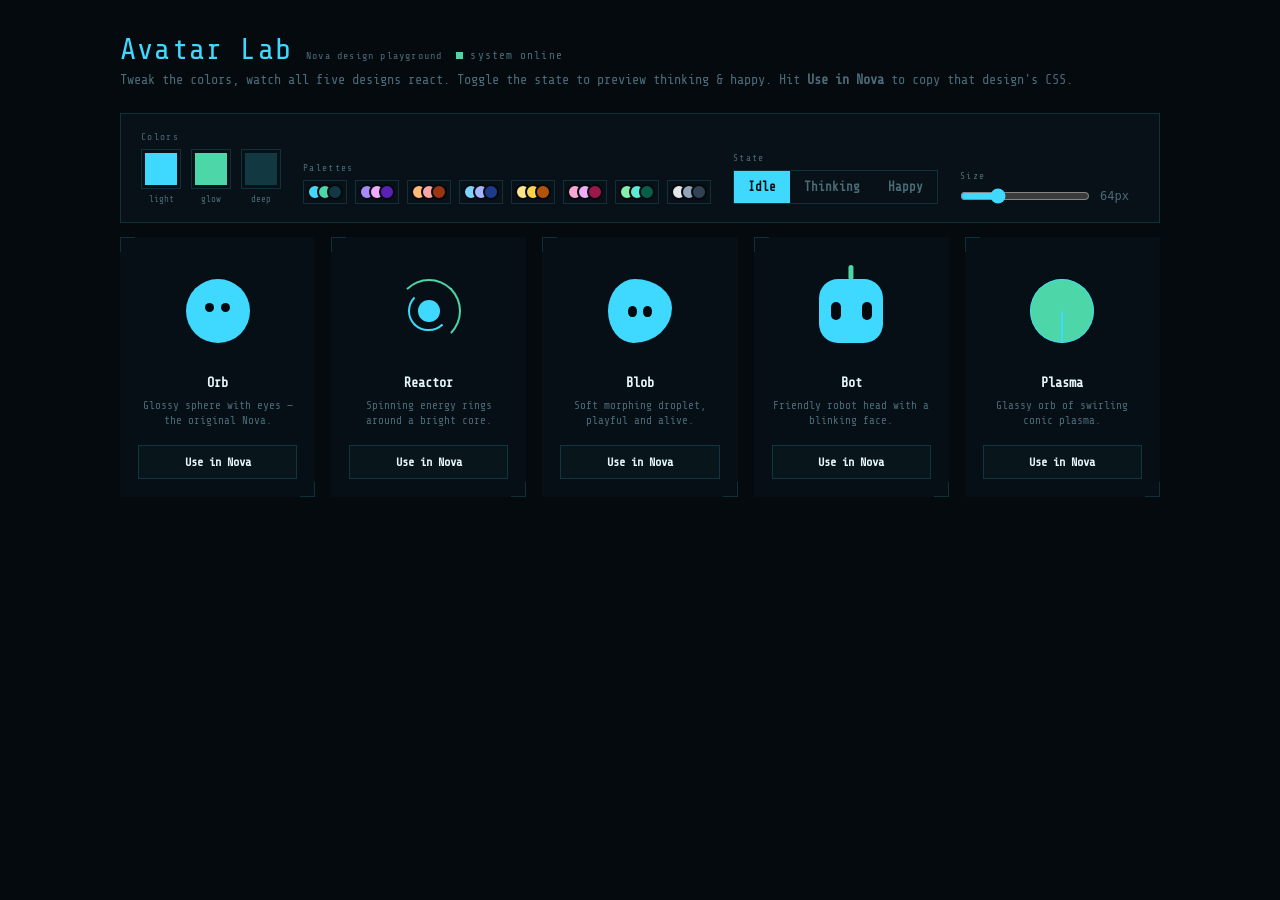
==== avatar-lab.html @ bdbff469 "Restyle dashboard as a sci-fi HUD (Iron Man workshop theme) Flat cyan/amber/teal HUD look across eve" ====
<!DOCTYPE html>
<html lang="en">
<head>
<meta charset="UTF-8" />
<meta name="viewport" content="width=device-width, initial-scale=1.0" />
<title>Avatar Lab · Nova</title>
<link rel="stylesheet" href="hud-theme.css">
<!-- ============================================================
 * AVATAR LAB — local playground for the Nova avatar.
 * Pick colors, try 5 designs, preview idle / thinking / happy,
 * then "Use in Nova" copies the exact CSS for that design.
 * Pure HTML/CSS/JS, no build step. Serve locally and open.
 * ============================================================ -->
<style>
* { box-sizing: border-box; margin: 0; padding: 0; }
:root {
  --c1: #3fd9ff;   /* primary / light */
  --c2: #4dd6a8;   /* secondary / glow */
  --c3: #123842;   /* deep / shadow   */
  --bg: #050a0f; --fg: #e6f7fb; --muted: #4a6b78; --line: rgba(63,217,255,.16);
}
html, body { background: var(--bg); }
body { font-family: var(--hud-font); color: var(--fg); min-height: 100vh; }

.shell { max-width: 1080px; margin: 0 auto; padding: 32px 20px 80px; }
header { display: flex; align-items: baseline; gap: 14px; margin-bottom: 6px; flex-wrap: wrap; }
header h1 { font-family: var(--hud-font); font-style: normal; font-weight: 500; font-size: 30px; letter-spacing: 0.04em; color: var(--c1); }
header .role { font-family: var(--hud-font); font-size: 10px; letter-spacing: .12em; color: var(--muted); }
.sub { color: var(--muted); font-size: 13.5px; margin-bottom: 26px; }

/* ---------- control bar ---------- */
.controls { display: flex; flex-wrap: wrap; gap: 22px; align-items: flex-end;
  background: rgba(63,217,255,.03); border: 1px solid var(--line); border-radius: 0; padding: 18px 20px; margin-bottom: 14px; }
.ctl { display: flex; flex-direction: column; gap: 7px; }
.ctl > label { font-family: var(--hud-font); font-size: 9.5px; letter-spacing: .14em; color: var(--muted); }
.swatches { display: flex; gap: 10px; }
.swatch { display: flex; flex-direction: column; align-items: center; gap: 5px; }
.swatch input[type=color] { width: 40px; height: 40px; padding: 0; border: 1px solid var(--line); border-radius: 0; background: none; cursor: pointer; }
.swatch input[type=color]::-webkit-color-swatch-wrapper { padding: 3px; }
.swatch input[type=color]::-webkit-color-swatch { border: none; border-radius: 0; }
.swatch span { font-size: 9px; color: var(--muted); font-family: var(--hud-font); }

.seg { display: inline-flex; border: 1px solid var(--line); border-radius: 0; overflow: hidden; }
.seg button { border: 0; background: transparent; color: var(--muted); padding: 9px 14px; cursor: pointer; font-size: 12.5px; font-weight: 600; font-family: var(--hud-font); }
.seg button.on { background: var(--c1); color: var(--bg); }

.presets { display: flex; flex-wrap: wrap; gap: 8px; }
.preset { border: 1px solid var(--line); border-radius: 0; padding: 6px; cursor: pointer; background: none; display: flex; gap: 0; align-items: center; }
.preset i { width: 16px; height: 16px; border-radius: 50%; display: block; margin: -3px; border: 2px solid var(--bg); }
.preset:hover { border-color: var(--c1); }

.sizebar { display: flex; align-items: center; gap: 10px; }
.sizebar input[type=range] { accent-color: var(--c1); width: 130px; }

/* ---------- gallery ---------- */
.grid { display: grid; grid-template-columns: repeat(auto-fill, minmax(190px, 1fr)); gap: 16px; }
.card { position: relative; background: rgba(63,217,255,.025); border: none; border-radius: 0;
  padding: 26px 18px 18px; display: flex; flex-direction: column; align-items: center; gap: 16px; min-height: 230px; transition: background .2s, transform .2s; }
.card::before, .card::after { content: ''; position: absolute; width: 14px; height: 14px; pointer-events: none; transition: border-color .2s; }
.card::before { top: 0; left: 0; border-top: 1px solid var(--line); border-left: 1px solid var(--line); }
.card::after { bottom: 0; right: 0; border-bottom: 1px solid var(--line); border-right: 1px solid var(--line); }
.card:hover { background: rgba(63,217,255,.05); transform: translateY(-2px); }
.card:hover::before { border-color: var(--c1); }
.card:hover::after { border-color: var(--c1); }
.stage { height: 96px; display: flex; align-items: center; justify-content: center; }
.card .name { font-size: 13.5px; font-weight: 600; }
.card .desc { font-size: 11px; color: var(--muted); text-align: center; line-height: 1.4; margin-top: -8px; }
.use { margin-top: auto; border: 1px solid var(--line); background: rgba(63,217,255,.03); color: var(--fg);
  font-size: 12px; font-weight: 600; padding: 9px 0; width: 100%; border-radius: 0; cursor: pointer; transition: .15s; font-family: var(--hud-font); }
.use:hover { background: var(--c1); color: var(--bg); border-color: var(--c1); }
.use.copied { background: var(--c1); color: var(--bg); border-color: var(--c1); }

/* ============================================================
   AVATAR DESIGNS — all driven by --c1 / --c2 / --c3.
   Container <div class="av av--N" data-state="idle|think|happy">
   sized by --s (px). States toggled by data-state on the body.
   ============================================================ */
.av { --s: 64px; width: var(--s); height: var(--s); position: relative; flex-shrink: 0; }

/* 1 · ORB — the original Nova orb (flat fill, no glow) */
.av--orb { border-radius: 50%;
  background: var(--c1);
  animation: floatY 4s ease-in-out infinite; }
.av--orb::before, .av--orb::after { content:''; position:absolute; top:38%; width:14%; height:14%; border-radius:50%;
  background:var(--bg); transition:height .15s; }
.av--orb::before { left:30%; } .av--orb::after { right:30%; }
[data-state=think] .av--orb { animation: floatY 1.1s ease-in-out infinite, glowPulse 1.1s ease-in-out infinite; }
[data-state=happy] .av--orb::before, [data-state=happy] .av--orb::after { height:6%; border-radius:0 0 9px 9px; }

/* 2 · REACTOR — spinning ring segments (border trick, no conic-gradient) round a core */
.av--reactor { display:grid; place-items:center; animation: floatY 4.5s ease-in-out infinite; }
.av--reactor::before { content:''; position:absolute; inset:0; border-radius:50%;
  border: 2px solid transparent; border-top-color: var(--c2); border-right-color: var(--c2);
  animation: spin 6s linear infinite; }
.av--reactor::after { content:''; position:absolute; inset:18%; border-radius:50%;
  border: 2px solid transparent; border-bottom-color: var(--c1); border-left-color: var(--c1);
  animation: spin 3.4s linear infinite reverse; }
.av--reactor i { width:34%; height:34%; border-radius:50%; z-index:1;
  background: var(--c1); }
[data-state=think] .av--reactor::before { animation-duration: 1.6s; }
[data-state=think] .av--reactor::after { animation-duration: 1s; }
[data-state=happy] .av--reactor i { animation: pop .5s ease; }

/* 3 · BLOB — morphing droplet with eyes (flat fill, no glow) */
.av--blob { background: var(--c1);
  border-radius: 42% 58% 60% 40% / 50% 45% 55% 50%;
  animation: morph 6s ease-in-out infinite, floatY 5s ease-in-out infinite; }
.av--blob::before, .av--blob::after { content:''; position:absolute; top:42%; width:13%; height:18%; border-radius:50%;
  background:var(--bg); transition:height .15s; }
.av--blob::before { left:32%; } .av--blob::after { right:32%; }
[data-state=think] .av--blob { animation: morph 1.8s ease-in-out infinite, floatY 1.4s ease-in-out infinite; }
[data-state=happy] .av--blob::before, [data-state=happy] .av--blob::after { height:7%; top:46%; border-radius:0 0 8px 8px; }

/* 4 · BOT — friendly robot head (flat fill, no glow) */
.av--bot { border-radius: 30%;
  background: var(--c1); animation: floatY 4s ease-in-out infinite; }
.av--bot::before { content:''; position:absolute; left:50%; top:-22%; transform:translateX(-50%);
  width:8%; height:24%; background:var(--c2); border-radius:99px; }
.av--bot .face { position:absolute; inset:24% 18%; display:flex; align-items:center; justify-content:space-between; }
.av--bot .face b { width:24%; height:55%; border-radius:99px; background:var(--bg); transition:.15s; animation: blink 4.2s infinite; }
[data-state=think] .av--bot .face b { animation: blink 1.1s infinite; }
[data-state=happy] .av--bot .face b { height:24%; border-radius:0 0 99px 99px; }

/* 5 · PLASMA — rotating radar sweep on a flat disc (no conic-gradient/blur) */
.av--plasma { border-radius:50%; overflow:hidden; isolation:isolate;
  background: var(--c2);
  animation: floatY 4.5s ease-in-out infinite; }
.av--plasma::before { content:''; position:absolute; inset:0; border-radius:50%;
  border: 1px solid var(--c1); }
.av--plasma::after { content:''; position:absolute; left:50%; top:50%; width:2px; height:48%;
  background: var(--c1); transform-origin: top; transform: translateX(-50%) rotate(0deg);
  animation: spin 7s linear infinite; }
[data-state=think] .av--plasma::after { animation-duration: 1.8s; }
[data-state=happy] .av--plasma { animation: floatY 4.5s ease-in-out infinite, pop .5s ease; }

/* ---------- shared keyframes ---------- */
@keyframes floatY { 0%,100%{ transform: translateY(0) } 50%{ transform: translateY(-7px) } }
@keyframes glowPulse { 0%,100%{ opacity: 1 } 50%{ opacity: .6 } }
@keyframes spin { to { transform: rotate(360deg) } }
@keyframes morph {
  0%,100%{ border-radius: 42% 58% 60% 40% / 50% 45% 55% 50% }
  33%{ border-radius: 60% 40% 45% 55% / 55% 55% 45% 45% }
  66%{ border-radius: 45% 55% 55% 45% / 42% 58% 42% 58% } }
@keyframes blink { 0%,92%,100%{ transform: scaleY(1) } 96%{ transform: scaleY(.1) } }
@keyframes pop { 0%{ transform: scale(1) } 40%{ transform: scale(1.18) } 100%{ transform: scale(1) } }

.toast { position: fixed; left: 50%; bottom: 26px; transform: translateX(-50%) translateY(20px);
  background: var(--c1); color: var(--bg); font-weight: 700; font-size: 13px; padding: 11px 20px; border-radius: 0;
  opacity: 0; pointer-events: none; transition: .25s; }
.toast.show { opacity: 1; transform: translateX(-50%) translateY(0); }

@media (max-width: 560px){ .controls { gap: 16px; } }
</style>
</head>
<body class="hud-grid" data-state="idle">
  <div class="shell">
    <header>
      <h1>Avatar Lab</h1><span class="role">Nova design playground</span>
      <span class="hud-status"><span class="hud-status-dot"></span><span>system online</span></span>
    </header>
    <p class="sub">Tweak the colors, watch all five designs react. Toggle the state to preview thinking & happy. Hit <b>Use in Nova</b> to copy that design's CSS.</p>

    <div class="controls">
      <div class="ctl">
        <label>Colors</label>
        <div class="swatches">
          <div class="swatch"><input id="c1" type="color" value="#3fd9ff"><span>light</span></div>
          <div class="swatch"><input id="c2" type="color" value="#4dd6a8"><span>glow</span></div>
          <div class="swatch"><input id="c3" type="color" value="#123842"><span>deep</span></div>
        </div>
      </div>

      <div class="ctl">
        <label>Palettes</label>
        <div class="presets" id="presets"></div>
      </div>

      <div class="ctl">
        <label>State</label>
        <div class="seg" id="stateSeg">
          <button data-state="idle" class="on">Idle</button>
          <button data-state="think">Thinking</button>
          <button data-state="happy">Happy</button>
        </div>
      </div>

      <div class="ctl">
        <label>Size</label>
        <div class="sizebar"><input id="size" type="range" min="44" max="120" value="64"><span id="sizeVal" style="font-size:12px;color:var(--muted);font-family:ui-monospace,monospace">64px</span></div>
      </div>
    </div>

    <div class="grid" id="grid"></div>
  </div>

  <div class="toast" id="toast">Copied!</div>

<script>
(function(){
  const root = document.documentElement;
  const body = document.body;

  const DESIGNS = [
    { id:'orb',     name:'Orb',     desc:'Glossy sphere with eyes — the original Nova.', html:'' },
    { id:'reactor', name:'Reactor', desc:'Spinning energy rings around a bright core.',   html:'<i></i>' },
    { id:'blob',    name:'Blob',    desc:'Soft morphing droplet, playful and alive.',     html:'' },
    { id:'bot',     name:'Bot',     desc:'Friendly robot head with a blinking face.',     html:'<div class="face"><b></b><b></b></div>' },
    { id:'plasma',  name:'Plasma',  desc:'Glassy orb of swirling conic plasma.',          html:'' },
  ];

  const PALETTES = [
    { c1:'#3fd9ff', c2:'#4dd6a8', c3:'#123842' }, // hud cyan (default)
    { c1:'#A78BFA', c2:'#F0ABFC', c3:'#5B21B6' }, // violet
    { c1:'#FDBA74', c2:'#FCA5A5', c3:'#9A3412' }, // sunset
    { c1:'#7DD3FC', c2:'#A5B4FC', c3:'#1E3A8A' }, // ocean
    { c1:'#FDE68A', c2:'#FCD34D', c3:'#B45309' }, // gold
    { c1:'#F9A8D4', c2:'#F0ABFC', c3:'#9D174D' }, // bubblegum
    { c1:'#86EFAC', c2:'#5EEAD4', c3:'#065F46' }, // emerald
    { c1:'#E5E7EB', c2:'#94A3B8', c3:'#334155' }, // graphite
  ];

  // build gallery
  const grid = document.getElementById('grid');
  DESIGNS.forEach(d => {
    const card = document.createElement('div');
    card.className = 'card';
    card.innerHTML =
      '<div class="stage"><div class="av av--'+d.id+'">'+d.html+'</div></div>' +
      '<div class="name">'+d.name+'</div>' +
      '<div class="desc">'+d.desc+'</div>' +
      '<button class="use" data-id="'+d.id+'">Use in Nova</button>';
    grid.appendChild(card);
  });

  // build palette chips
  const presets = document.getElementById('presets');
  PALETTES.forEach(p => {
    const b = document.createElement('button');
    b.className = 'preset'; b.title = 'Apply palette';
    b.innerHTML = '<i style="background:'+p.c1+'"></i><i style="background:'+p.c2+'"></i><i style="background:'+p.c3+'"></i>';
    b.addEventListener('click', () => applyPalette(p));
    presets.appendChild(b);
  });

  // colors
  const c1 = document.getElementById('c1'), c2 = document.getElementById('c2'), c3 = document.getElementById('c3');
  function syncColors(){ root.style.setProperty('--c1', c1.value); root.style.setProperty('--c2', c2.value); root.style.setProperty('--c3', c3.value); }
  [c1,c2,c3].forEach(el => el.addEventListener('input', syncColors));
  function applyPalette(p){ c1.value=p.c1; c2.value=p.c2; c3.value=p.c3; syncColors(); }
  syncColors();

  // size
  const size = document.getElementById('size'), sizeVal = document.getElementById('sizeVal');
  function syncSize(){ document.querySelectorAll('.av').forEach(a => a.style.setProperty('--s', size.value+'px')); sizeVal.textContent = size.value+'px'; }
  size.addEventListener('input', syncSize); syncSize();

  // state
  document.getElementById('stateSeg').addEventListener('click', e => {
    const btn = e.target.closest('button'); if (!btn) return;
    body.dataset.state = btn.dataset.state;
    document.querySelectorAll('#stateSeg button').forEach(b => b.classList.toggle('on', b === btn));
  });

  // ---- "Use in Nova": copy the chosen design's CSS, ready to paste ----
  const toast = document.getElementById('toast');
  function showToast(msg){ toast.textContent = msg; toast.classList.add('show'); setTimeout(()=>toast.classList.remove('show'), 1600); }

  function cssFor(id){
    const vars = `:root{\n  --c1: ${c1.value};\n  --c2: ${c2.value};\n  --c3: ${c3.value};\n}`;
    const sheet = document.styleSheets[0];
    const want = ['.av ', '.av--'+id, '@keyframes floatY','@keyframes glowPulse','@keyframes spin','@keyframes morph','@keyframes blink','@keyframes pop'];
    const rules = [];
    for (const r of sheet.cssRules){
      const t = r.cssText;
      if (t.startsWith('.av{') || t.startsWith('.av ')) { rules.push(t); continue; }
      if (t.includes('.av--'+id)) { rules.push(t); continue; }
      if (t.startsWith('@keyframes')) { rules.push(t); continue; }
    }
    return `/* Nova avatar · "${id}" design — paste into your stylesheet */\n${vars}\n\n` + rules.join('\n') +
      `\n\n<!-- markup -->\n<div class="av av--${id}" data-state="idle">${DESIGNS.find(d=>d.id===id).html}</div>`;
  }

  grid.addEventListener('click', async e => {
    const btn = e.target.closest('.use'); if (!btn) return;
    const css = cssFor(btn.dataset.id);
    try { await navigator.clipboard.writeText(css); } catch(_){
      const ta = document.createElement('textarea'); ta.value = css; document.body.appendChild(ta); ta.select(); document.execCommand('copy'); ta.remove();
    }
    btn.classList.add('copied'); btn.textContent = '✓ Copied CSS';
    setTimeout(()=>{ btn.classList.remove('copied'); btn.textContent = 'Use in Nova'; }, 1500);
    showToast(btn.dataset.id + ' CSS copied');
  });
})();
</script>
</body>
</html>
---- hud-theme.css ----
/* =============================================================
   HUD theme — shared sci-fi/HUD visual layer for the dashboard.
   Link this after any page-specific <style> reset, then remap
   that page's own CSS custom properties (--bg, --text-1, --good,
   --warn, --bad, --info, --border, --font, etc.) to the tokens
   below so existing component rules pick up the new look without
   being rewritten one-by-one.
   ============================================================= */

@import url('https://fonts.googleapis.com/css2?family=Share+Tech+Mono&family=JetBrains+Mono:wght@400;500;700&display=swap');

:root {
  --hud-bg:      #050a0f;
  --hud-cyan:    #3fd9ff;   /* primary accent — sleep/health */
  --hud-amber:   #f0a83c;   /* secondary accent — warnings/HR */
  --hud-teal:    #4dd6a8;   /* tertiary accent — finance/positive */
  --hud-red:     #e0605c;   /* negative values */
  --hud-muted:   #4a6b78;   /* muted text/labels */
  --hud-text:    #e6f7fb;   /* main readable text */
  --hud-font:    'Share Tech Mono', 'JetBrains Mono', ui-monospace, monospace;
}

/* ----- base page ----- */
html, body {
  background: var(--hud-bg) !important;
  color: var(--hud-text);
  font-family: var(--hud-font);
}

/* Faint holographic grid — drawn with tiled SVG line art, not a
   CSS gradient fill, per the "no gradients" rule. */
body.hud-grid {
  position: relative;
}
body.hud-grid::before {
  content: '';
  position: fixed;
  inset: 0;
  z-index: -1;
  pointer-events: none;
  background-image: url("data:image/svg+xml,%3Csvg xmlns='http://www.w3.org/2000/svg' width='48' height='48' viewBox='0 0 48 48'%3E%3Cpath d='M48 0H0V48' fill='none' stroke='%233fd9ff' stroke-width='1' opacity='0.07'/%3E%3C/svg%3E");
  background-repeat: repeat;
}

/* ----- typography helpers ----- */
.hud-label {
  color: var(--hud-muted);
  letter-spacing: 0.14em;
  font-size: 11px;
  font-family: var(--hud-font);
}

/* ----- panel: angular bracket-corner frame instead of a box border ----- */
.hud-panel {
  position: relative;
  background: rgba(63, 217, 255, 0.03);
  border: none;
  border-radius: 0;
}
.hud-panel::before,
.hud-panel::after {
  content: '';
  position: absolute;
  width: 14px;
  height: 14px;
  pointer-events: none;
}
.hud-panel::before {
  top: 0;
  left: 0;
  border-top: 1px solid var(--hud-cyan);
  border-left: 1px solid var(--hud-cyan);
}
.hud-panel::after {
  bottom: 0;
  right: 0;
  border-bottom: 1px solid var(--hud-cyan);
  border-right: 1px solid var(--hud-cyan);
}
/* Color variants for the corner brackets, matched to the palette's
   semantic accents. Apply alongside .hud-panel. */
.hud-panel--amber::before, .hud-panel--amber::after { border-color: var(--hud-amber); }
.hud-panel--teal::before,  .hud-panel--teal::after  { border-color: var(--hud-teal); }
.hud-panel--red::before,   .hud-panel--red::after   { border-color: var(--hud-red); }
.hud-panel--muted::before, .hud-panel--muted::after { border-color: var(--hud-muted); }

/* ----- pulsing "system online" status dot ----- */
.hud-status {
  display: inline-flex;
  align-items: center;
  gap: 7px;
  font-family: var(--hud-font);
  font-size: 11px;
  letter-spacing: 0.1em;
  color: var(--hud-muted);
}
.hud-status-dot {
  width: 7px;
  height: 7px;
  background: var(--hud-teal);
  flex-shrink: 0;
  animation: hud-pulse 2.2s ease-in-out infinite;
}
@keyframes hud-pulse {
  0%, 100% { opacity: 1; }
  50%      { opacity: 0.25; }
}

/* ----- circular SVG ring gauge for a page's key metric ----- */
.hud-ring-wrap {
  position: relative;
  display: inline-flex;
  align-items: center;
  justify-content: center;
}
.hud-ring { transform: rotate(-90deg); display: block; }
.hud-ring-track { fill: none; stroke: rgba(63, 217, 255, 0.14); }
.hud-ring-fill {
  fill: none;
  stroke: var(--hud-cyan);
  stroke-linecap: butt;
  transition: stroke-dashoffset 0.6s ease;
}
.hud-ring-fill.amber { stroke: var(--hud-amber); }
.hud-ring-fill.teal  { stroke: var(--hud-teal); }
.hud-ring-fill.red   { stroke: var(--hud-red); }
.hud-ring-center {
  position: absolute;
  inset: 0;
  display: flex;
  flex-direction: column;
  align-items: center;
  justify-content: center;
  text-align: center;
  pointer-events: none;
}
.hud-ring-value {
  font-family: var(--hud-font);
  color: var(--hud-text);
  font-variant-numeric: tabular-nums;
  line-height: 1;
}
.hud-ring-caption {
  color: var(--hud-muted);
  letter-spacing: 0.1em;
  margin-top: 4px;
}

/* ----- opt-in glow utilities (used by the desktop "reactor" hub look;
   the flat card/panel components above stay glow-free by default) ----- */
.hud-glow-cyan  { filter: drop-shadow(0 0 4px rgba(63,217,255,0.9)) drop-shadow(0 0 14px rgba(63,217,255,0.45)); }
.hud-glow-amber { filter: drop-shadow(0 0 4px rgba(240,168,60,0.9)) drop-shadow(0 0 14px rgba(240,168,60,0.45)); }
.hud-glow-teal  { filter: drop-shadow(0 0 4px rgba(77,214,168,0.9)) drop-shadow(0 0 14px rgba(77,214,168,0.45)); }
.hud-glow-red   { filter: drop-shadow(0 0 4px rgba(224,96,92,0.9)) drop-shadow(0 0 14px rgba(224,96,92,0.45)); }
.hud-text-glow  { text-shadow: 0 0 10px currentColor; }

@keyframes hud-spin { from { transform: rotate(0deg); } to { transform: rotate(360deg); } }
@keyframes hud-spin-rev { from { transform: rotate(360deg); } to { transform: rotate(0deg); } }

/* ----- slow reveal micro-animation for panels entering view ----- */
@keyframes hud-reveal {
  from { opacity: 0; transform: translateY(4px); }
  to   { opacity: 1; transform: translateY(0); }
}
.hud-reveal { animation: hud-reveal 0.5s ease both; }
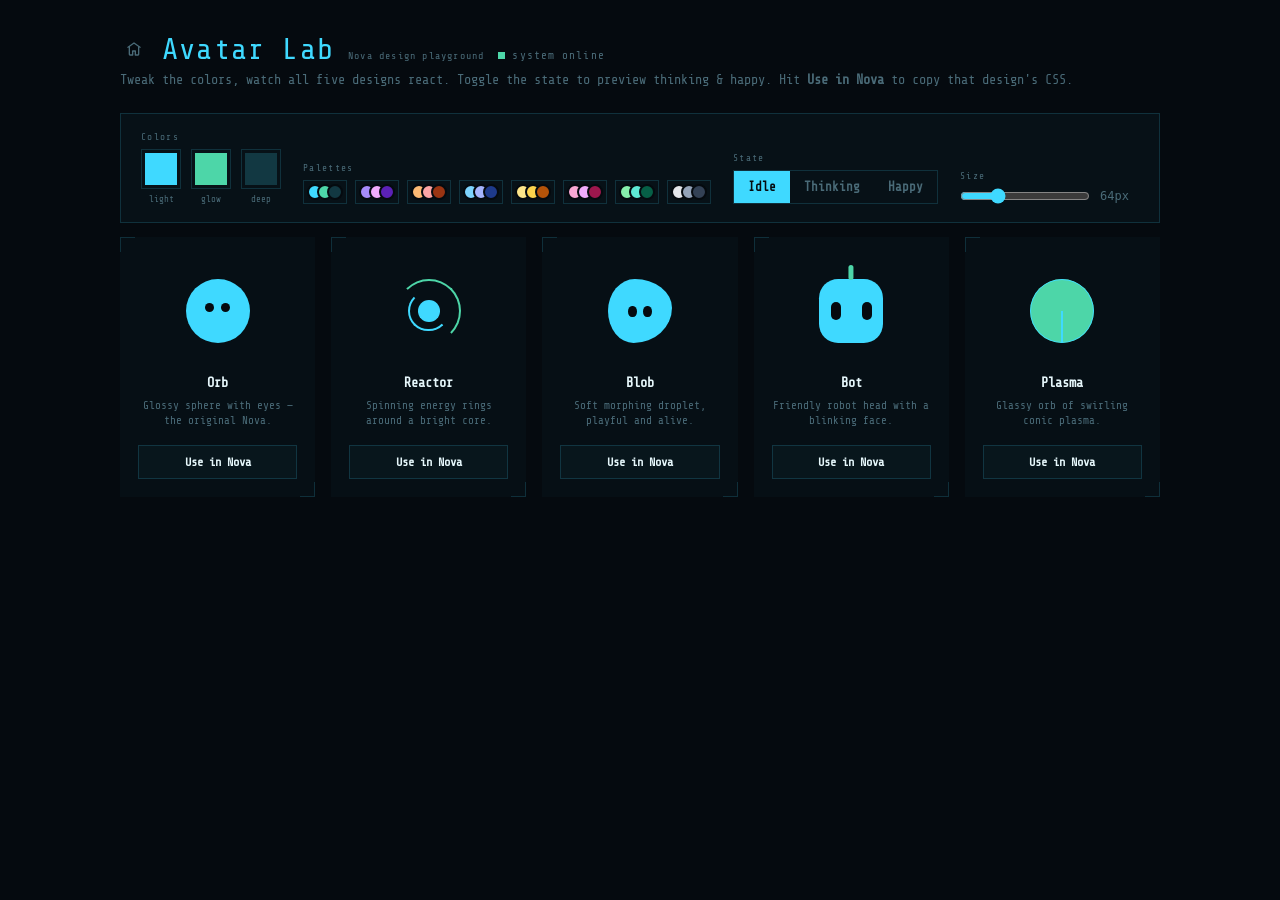
==== commit 46ea2c52: "Add a way back to the main dashboard from every page - topbar.js: adds a small home icon next to the" ====
--- a/avatar-lab.html
+++ b/avatar-lab.html
@@ -24,6 +24,9 @@
 
 .shell { max-width: 1080px; margin: 0 auto; padding: 32px 20px 80px; }
 header { display: flex; align-items: baseline; gap: 14px; margin-bottom: 6px; flex-wrap: wrap; }
+.back-link { display: inline-flex; align-items: center; justify-content: center; align-self: center; width: 28px; height: 28px; flex-shrink: 0; color: var(--muted); text-decoration: none; transition: color 0.15s; }
+.back-link:hover { color: var(--c1); }
+.back-link svg { width: 16px; height: 16px; display: block; }
 header h1 { font-family: var(--hud-font); font-style: normal; font-weight: 500; font-size: 30px; letter-spacing: 0.04em; color: var(--c1); }
 header .role { font-family: var(--hud-font); font-size: 10px; letter-spacing: .12em; color: var(--muted); }
 .sub { color: var(--muted); font-size: 13.5px; margin-bottom: 26px; }
@@ -155,6 +158,9 @@
 <body class="hud-grid" data-state="idle">
   <div class="shell">
     <header>
+      <a href="index.html" class="back-link" aria-label="Back to main dashboard">
+        <svg viewBox="0 0 24 24" fill="none" stroke="currentColor" stroke-width="2" stroke-linecap="round" stroke-linejoin="round"><path d="M3 9.5 12 3l9 6.5"/><path d="M5 8.5V20a1 1 0 0 0 1 1h4v-6h4v6h4a1 1 0 0 0 1-1V8.5"/></svg>
+      </a>
       <h1>Avatar Lab</h1><span class="role">Nova design playground</span>
       <span class="hud-status"><span class="hud-status-dot"></span><span>system online</span></span>
     </header>
